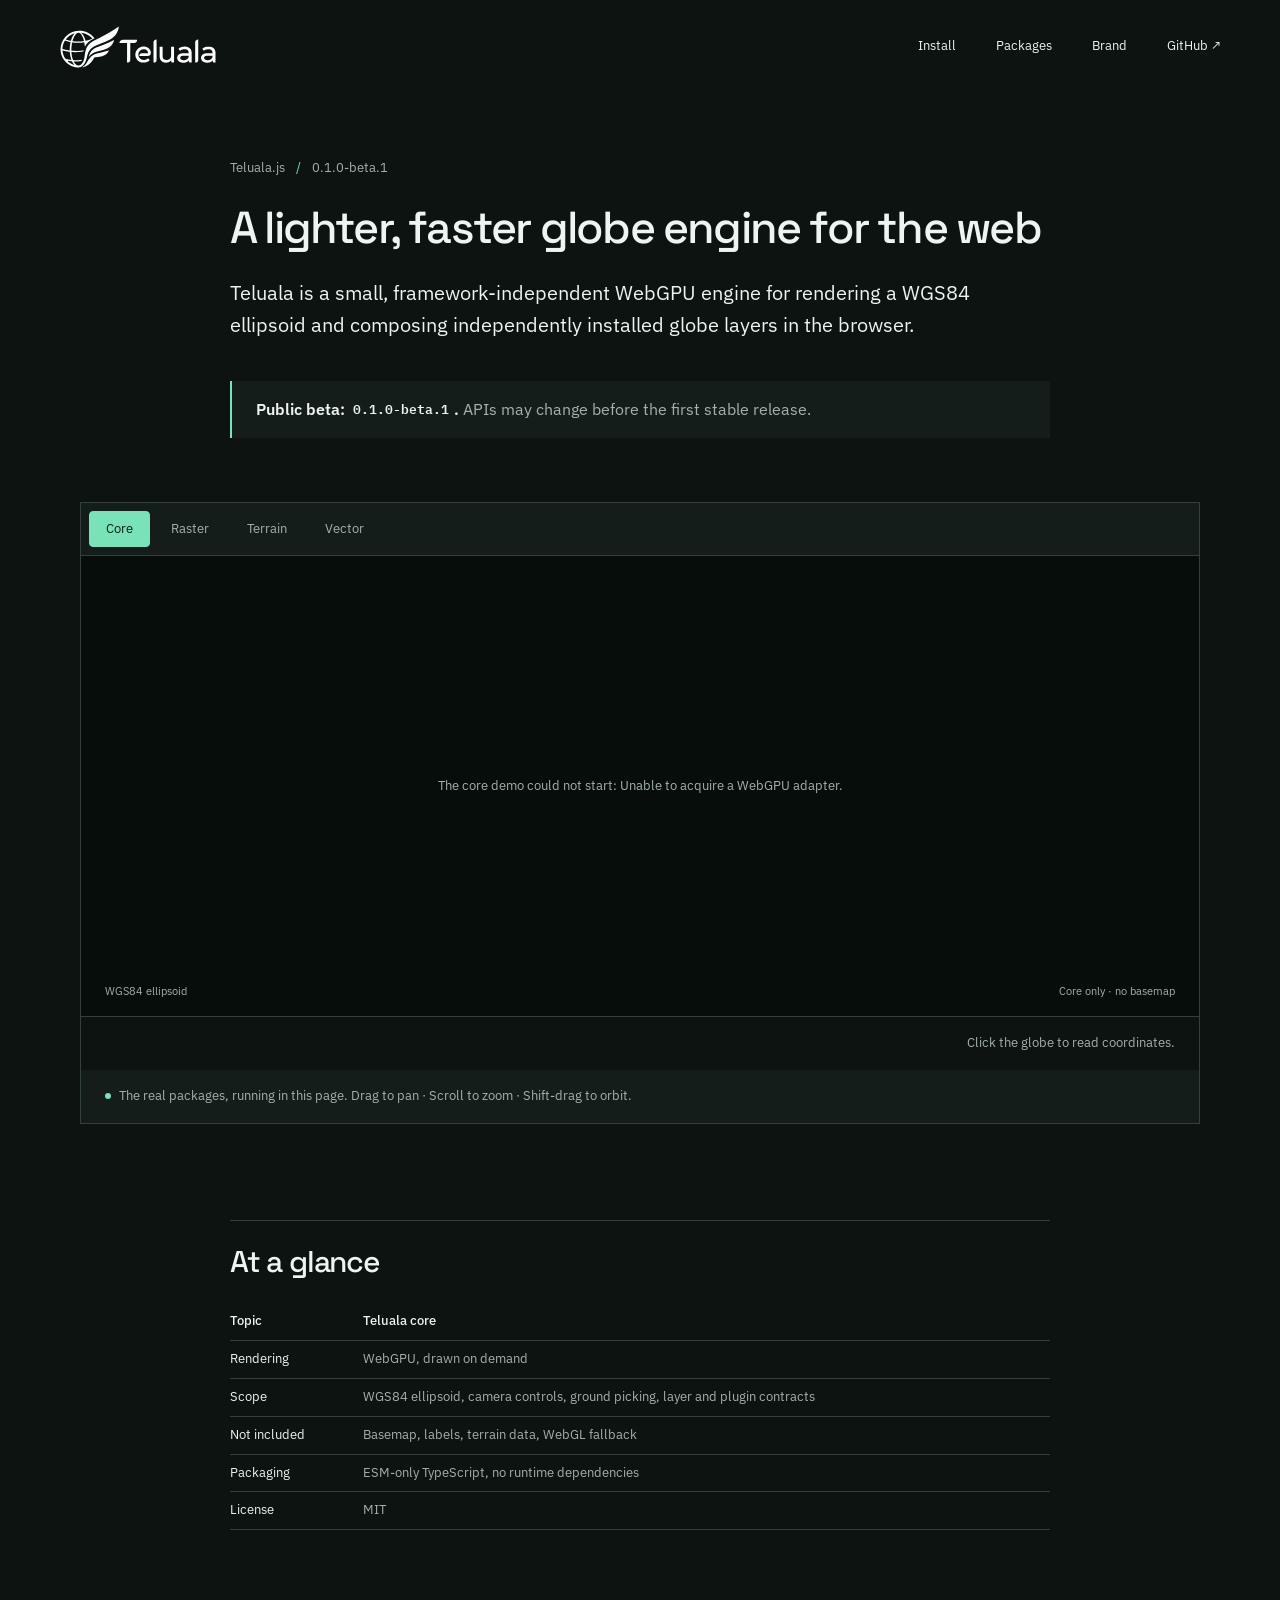
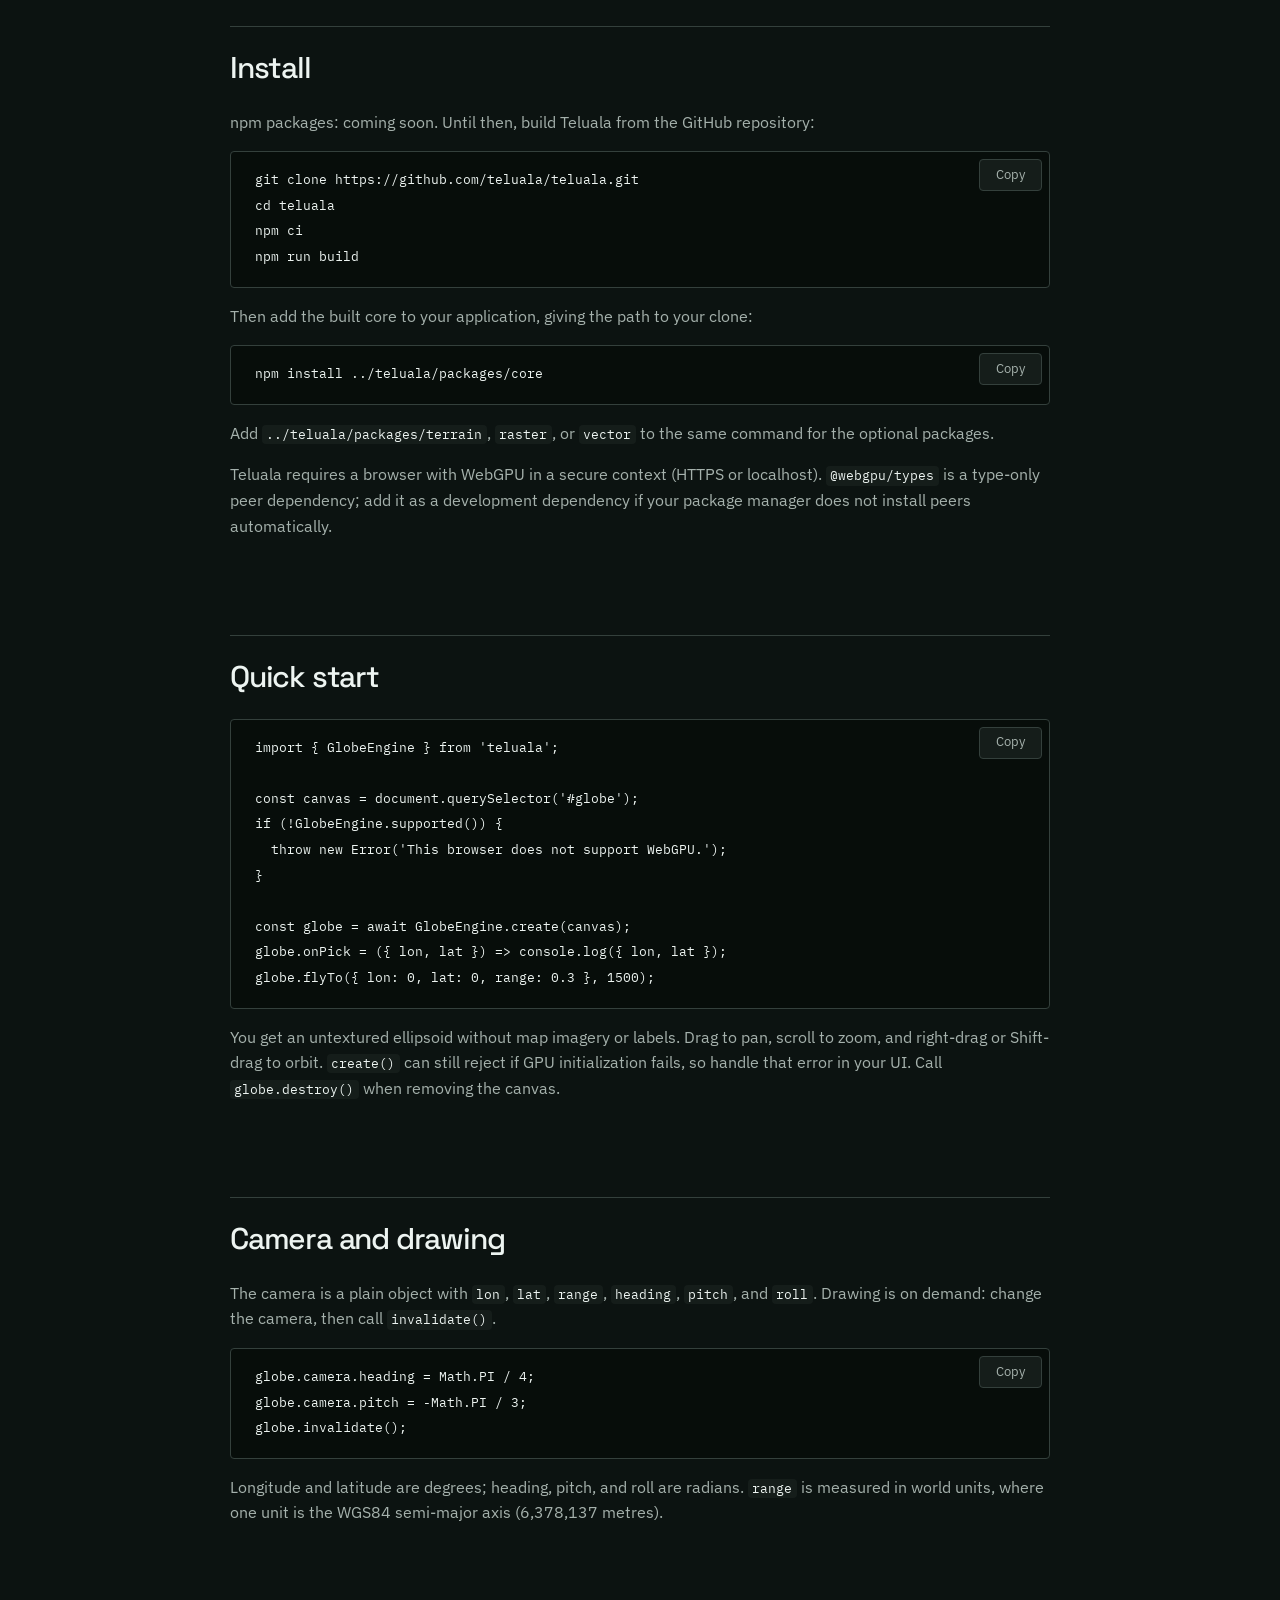
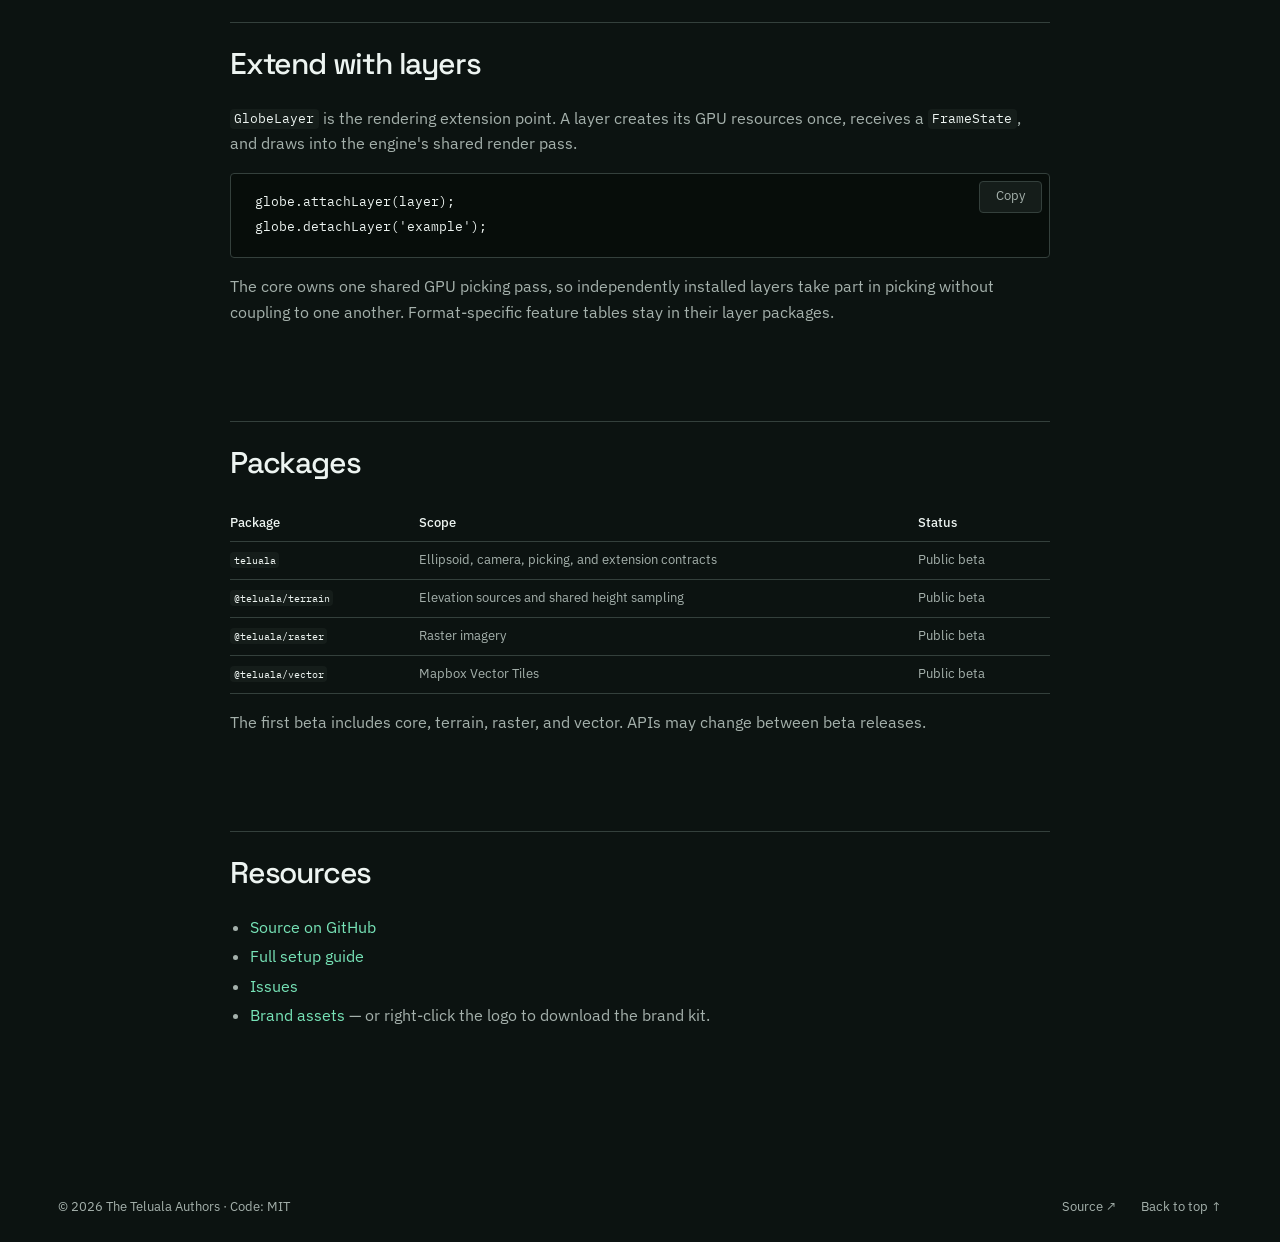
==== index.html @ 965593d8 "Launch Teluala public beta site" ====
<!doctype html>
<!-- Copyright (c) 2026 The Teluala Authors; SPDX-License-Identifier: MIT -->
<html lang="en">
  <head>
    <meta charset="utf-8" />
    <meta name="viewport" content="width=device-width, initial-scale=1" />
    <meta
      name="description"
      content="Teluala is a lightweight, high-performance, open-source globe rendering engine for the web — a focused alternative to CesiumJS with an emphasis on speed, small size, and ease of integration."
    />
    <meta name="theme-color" content="#0c1714" />
    <meta property="og:type" content="website" />
    <meta property="og:site_name" content="Teluala" />
    <meta property="og:title" content="Teluala.js — A lighter, faster globe engine for the web" />
    <meta
      property="og:description"
      content="A lightweight, high-performance, open-source globe rendering engine for the web."
    />
    <meta property="og:url" content="https://teluala.github.io/" />
    <meta
      property="og:image"
      content="https://teluala.github.io/assets/png/social-preview-dark-1200x630.png"
    />
    <meta property="og:image:width" content="1200" />
    <meta property="og:image:height" content="630" />
    <meta property="og:image:alt" content="Teluala.js — a lighter, faster globe engine for the web" />
    <meta name="twitter:card" content="summary_large_image" />
    <meta name="twitter:title" content="Teluala.js — A lighter, faster globe engine for the web" />
    <meta
      name="twitter:description"
      content="A lightweight, high-performance, open-source globe rendering engine for the web."
    />
    <meta
      name="twitter:image"
      content="https://teluala.github.io/assets/png/social-preview-dark-1200x630.png"
    />
    <link rel="canonical" href="https://teluala.github.io/" />
    <link rel="icon" href="assets/web/favicon.svg" type="image/svg+xml" />
    <link rel="icon" href="assets/web/favicon.ico" sizes="any" />
    <link rel="apple-touch-icon" href="assets/web/apple-touch-icon.png" />
    <link rel="manifest" href="assets/web/site.webmanifest" />
    <link rel="stylesheet" href="doc.css" />
    <script type="module" src="logo-menu.js"></script>
    <script type="module" src="copy-code.js"></script>
    <script type="module" src="app.js"></script>
    <title>Teluala.js — A lighter, faster globe engine for the web</title>
  </head>
<body>
<a class="skip" href="#main">Skip to content</a>
<header class="nav">
<a class="brand-logo" href="#top" aria-label="Teluala home. Right-click for brand assets." data-brand-menu data-brand-base=""><img src="assets/svg/logo-horizontal-white.svg" alt="Teluala" width="1526" height="436"></a>
<nav aria-label="Main navigation"><a href="#install">Install</a><a href="#packages">Packages</a><a href="brand/">Brand</a><a href="https://github.com/teluala/teluala">GitHub ↗</a></nav>
</header>
<main id="main">
<article class="doc" id="top">
<p class="release">Teluala.js <span>/</span> 0.1.0-beta.1</p>
<h1 id="a-lighter-faster-globe-engine-for-the-web">A lighter, faster globe engine for the web</h1>
<p>Teluala is a small, framework-independent WebGPU engine for rendering a WGS84 ellipsoid and composing independently installed globe layers in the browser.</p>
<blockquote><p><strong>Public beta: <code>0.1.0-beta.1</code>.</strong> APIs may change before the first stable release.</p></blockquote>
<figure class="frame" aria-labelledby="frame-caption">
<div class="demo-tabs" role="tablist" aria-label="Live demos"><button type="button" role="tab" data-demo="core" aria-selected="true">Core</button><button type="button" role="tab" data-demo="raster" aria-selected="false">Raster</button><button type="button" role="tab" data-demo="terrain" aria-selected="false">Terrain</button><button type="button" role="tab" data-demo="vector" aria-selected="false">Vector</button></div>
<div class="viewport" id="viewport" role="tabpanel"><canvas id="globe" aria-label="Interactive WebGPU globe. Drag to pan and scroll to zoom."></canvas><div class="loading" id="loading" role="status">Initializing WebGPU…</div><div class="canvas-caption"><span id="demo-caption">WGS84 ellipsoid</span> <span id="demo-package">Core only · no basemap</span></div></div>
<div class="controls"><div class="view-controls" id="view-controls" role="group" aria-label="Camera examples"><button type="button" class="selected" data-example="create" aria-pressed="true" disabled>Overview</button><button type="button" data-example="fly" aria-pressed="false" disabled>Fly to 0°, 0°</button><button type="button" data-example="orbit" aria-pressed="false" disabled>Orbit view</button></div><p id="pick-status" role="status">Click the globe to read coordinates.</p></div>
<figcaption id="frame-caption"><span class="dot" aria-hidden="true"></span> <span>The real packages, running in this page. Drag to pan · Scroll to zoom · Shift-drag to orbit.</span> <span class="credit" id="demo-credit"></span></figcaption>
</figure>
<h2 id="at-a-glance">At a glance</h2>
<div class="table"><table>
<thead><tr><th scope="col">Topic</th><th scope="col">Teluala core</th></tr></thead>
<tbody>
<tr><td>Rendering</td><td>WebGPU, drawn on demand</td></tr>
<tr><td>Scope</td><td>WGS84 ellipsoid, camera controls, ground picking, layer and plugin contracts</td></tr>
<tr><td>Not included</td><td>Basemap, labels, terrain data, WebGL fallback</td></tr>
<tr><td>Packaging</td><td>ESM-only TypeScript, no runtime dependencies</td></tr>
<tr><td>License</td><td>MIT</td></tr>
</tbody>
</table></div>
<h2 id="install">Install</h2>
<p>npm packages: coming soon. Until then, build Teluala from the GitHub repository:</p>
<div class="code"><button type="button" class="copy" hidden>Copy</button><pre><code class="language-sh">git clone https://github.com/teluala/teluala.git
cd teluala
npm ci
npm run build</code></pre></div>
<p>Then add the built core to your application, giving the path to your clone:</p>
<div class="code"><button type="button" class="copy" hidden>Copy</button><pre><code class="language-sh">npm install ../teluala/packages/core</code></pre></div>
<p>Add <code>../teluala/packages/terrain</code>, <code>raster</code>, or <code>vector</code> to the same command for the optional packages.</p>
<p>Teluala requires a browser with WebGPU in a secure context (HTTPS or localhost). <code>@webgpu/types</code> is a type-only peer dependency; add it as a development dependency if your package manager does not install peers automatically.</p>
<h2 id="quick-start">Quick start</h2>
<div class="code"><button type="button" class="copy" hidden>Copy</button><pre><code class="language-js">import { GlobeEngine } from 'teluala';

const canvas = document.querySelector('#globe');
if (!GlobeEngine.supported()) {
  throw new Error('This browser does not support WebGPU.');
}

const globe = await GlobeEngine.create(canvas);
globe.onPick = ({ lon, lat }) =&gt; console.log({ lon, lat });
globe.flyTo({ lon: 0, lat: 0, range: 0.3 }, 1500);</code></pre></div>
<p>You get an untextured ellipsoid without map imagery or labels. Drag to pan, scroll to zoom, and right-drag or Shift-drag to orbit. <code>create()</code> can still reject if GPU initialization fails, so handle that error in your UI. Call <code>globe.destroy()</code> when removing the canvas.</p>
<h2 id="camera-and-drawing">Camera and drawing</h2>
<p>The camera is a plain object with <code>lon</code>, <code>lat</code>, <code>range</code>, <code>heading</code>, <code>pitch</code>, and <code>roll</code>. Drawing is on demand: change the camera, then call <code>invalidate()</code>.</p>
<div class="code"><button type="button" class="copy" hidden>Copy</button><pre><code class="language-js">globe.camera.heading = Math.PI / 4;
globe.camera.pitch = -Math.PI / 3;
globe.invalidate();</code></pre></div>
<p>Longitude and latitude are degrees; heading, pitch, and roll are radians. <code>range</code> is measured in world units, where one unit is the WGS84 semi-major axis (6,378,137 metres).</p>
<h2 id="extend-with-layers">Extend with layers</h2>
<p><code>GlobeLayer</code> is the rendering extension point. A layer creates its GPU resources once, receives a <code>FrameState</code>, and draws into the engine's shared render pass.</p>
<div class="code"><button type="button" class="copy" hidden>Copy</button><pre><code class="language-js">globe.attachLayer(layer);
globe.detachLayer('example');</code></pre></div>
<p>The core owns one shared GPU picking pass, so independently installed layers take part in picking without coupling to one another. Format-specific feature tables stay in their layer packages.</p>
<h2 id="packages">Packages</h2>
<div class="table"><table>
<thead><tr><th scope="col">Package</th><th scope="col">Scope</th><th scope="col">Status</th></tr></thead>
<tbody>
<tr><td><code>teluala</code></td><td>Ellipsoid, camera, picking, and extension contracts</td><td>Public beta</td></tr>
<tr><td><code>@teluala/terrain</code></td><td>Elevation sources and shared height sampling</td><td>Public beta</td></tr>
<tr><td><code>@teluala/raster</code></td><td>Raster imagery</td><td>Public beta</td></tr>
<tr><td><code>@teluala/vector</code></td><td>Mapbox Vector Tiles</td><td>Public beta</td></tr>
</tbody>
</table></div>
<p>The first beta includes core, terrain, raster, and vector. APIs may change between beta releases.</p>
<h2 id="resources">Resources</h2>
<ul>
<li><a href="https://github.com/teluala/teluala">Source on GitHub</a></li>
<li><a href="https://github.com/teluala/teluala/tree/main/packages/core#quick-start">Full setup guide</a></li>
<li><a href="https://github.com/teluala/teluala/issues">Issues</a></li>
<li><a href="brand/">Brand assets</a> — or right-click the logo to download the brand kit.</li>
</ul>
</article>
<p class="sr-only" id="copy-status" role="status" aria-live="polite"></p>
</main>
<footer><p>© 2026 The Teluala Authors · <a href="LICENSE">Code: MIT</a></p><nav aria-label="Footer navigation"><a href="https://github.com/teluala/teluala">Source ↗</a><a href="#top">Back to top ↑</a></nav></footer>
<noscript><p class="no-script">The interactive demo requires JavaScript. The rest of this page does not.</p></noscript>
</body>
</html>
---- doc.css ----
/*!
 * Copyright (c) 2026 The Teluala Authors
 * SPDX-License-Identifier: MIT
 */
/* Shared base rules, the header, the demo, and the footer come from styles.css. */
@import url('styles.css');

.doc { width:min(820px,100%); margin-inline:auto; padding-block:var(--space-2xl) var(--space-4xl); }
.doc h1 { font-size:var(--text-heading); letter-spacing:-.04em; line-height:1.12; }
.doc h1 + p { margin-top:var(--space-lg); font-size:var(--text-lg); color:var(--color-ink); }
.doc h2 { font-size:clamp(1.5rem,2.4vw,1.875rem); margin-top:var(--space-3xl); padding-top:var(--space-lg); border-top:1px solid var(--color-rule); }
.doc h2 + * { margin-top:var(--space-lg); }
.doc p,.doc ul { color:var(--color-muted); max-width:none; }
.doc p + p,.doc p + pre,.doc pre + p,.doc .table + p,.doc p + ul { margin-top:var(--space-md); }
.doc strong { color:var(--color-ink); font-weight:600; }
.doc p code,.doc li code,.doc td code { color:var(--color-ink); background:var(--color-panel); padding:.1em .35em; border-radius:var(--radius-control); }
.doc a:not(.text-link) { color:var(--color-accent); white-space:normal; }
.doc blockquote { margin:var(--space-xl) 0 0; padding:var(--space-md) var(--space-lg); border-left:2px solid var(--color-accent); background:var(--color-panel); }
.doc pre { background:var(--color-deep); border:1px solid var(--color-rule); border-radius:var(--radius-control); padding:var(--space-md) var(--space-lg); overflow-x:auto; white-space:pre; overflow-wrap:normal; }
.doc pre code { font-size:.8125rem; line-height:1.7; overflow-wrap:normal; }
.doc ul { padding-left:1.25rem; }
.doc li + li { margin-top:var(--space-xs); }
.doc .table { overflow-x:auto; }
.doc table { width:100%; border-collapse:collapse; font-size:var(--text-sm); }
.doc th,.doc td { text-align:left; vertical-align:top; padding:var(--space-sm) var(--space-md) var(--space-sm) 0; border-bottom:1px solid var(--color-rule); }
.doc th { color:var(--color-ink); font-weight:500; }
.doc td { color:var(--color-muted); }
.doc td:first-child { color:var(--color-ink); white-space:nowrap; }

/* The live frame breaks out of the text column. */
.frame { margin:var(--space-2xl) calc(50% - min(50vw - var(--page-gutter), 560px)) 0; border:1px solid var(--color-rule); }
.frame .viewport { min-height:clamp(300px,45vw,460px); }
.frame figcaption { display:flex; align-items:center; gap:var(--space-sm); padding:var(--space-md) var(--space-lg); background:var(--color-panel); font-size:var(--text-sm); color:var(--color-muted); }

@media (max-width: 640px) {
 .nav nav a:not([href^="https"]) { display:none; }
 .frame { margin-inline:calc(-1 * var(--page-gutter)); border-inline:0; }
}

/* Copy buttons on code blocks (shown by copy-code.js). */
.doc .code { position:relative; }
.doc .code + p,.doc p + .code { margin-top:var(--space-md); }
.doc .copy { position:absolute; top:var(--space-sm); right:var(--space-sm); padding:var(--space-xs) var(--space-md); min-height:32px; font-size:var(--text-sm); border:1px solid var(--color-rule); background:var(--color-panel); color:var(--color-muted); }
.doc .copy:hover { color:var(--color-ink); border-color:var(--color-accent); }
.doc .code pre { padding-right:6rem; }
.sr-only { position:absolute; width:1px; height:1px; overflow:hidden; clip-path:inset(50%); white-space:nowrap; }

/* Demo tabs above the live frame, and the data credit below it. */
.demo-tabs { display:flex; gap:var(--space-xs); padding:var(--space-sm); border-bottom:1px solid var(--color-rule); background:var(--color-panel); overflow-x:auto; }
.demo-tabs button { padding:var(--space-xs) var(--space-md); min-height:36px; border:1px solid transparent; background:none; color:var(--color-muted); font-size:var(--text-sm); white-space:nowrap; }
.demo-tabs button:hover { color:var(--color-ink); border-color:var(--color-rule); }
.demo-tabs button[aria-selected="true"] { color:var(--color-accent-ink); background:var(--color-accent); border-color:var(--color-accent); }
.frame figcaption { flex-wrap:wrap; }
.frame .credit { flex-basis:100%; font-size:.75rem; }
.frame .credit:empty { display:none; }
.frame .credit a { color:var(--color-muted); text-decoration:underline; text-underline-offset:3px; white-space:normal; }
.view-controls[hidden] { display:none; }
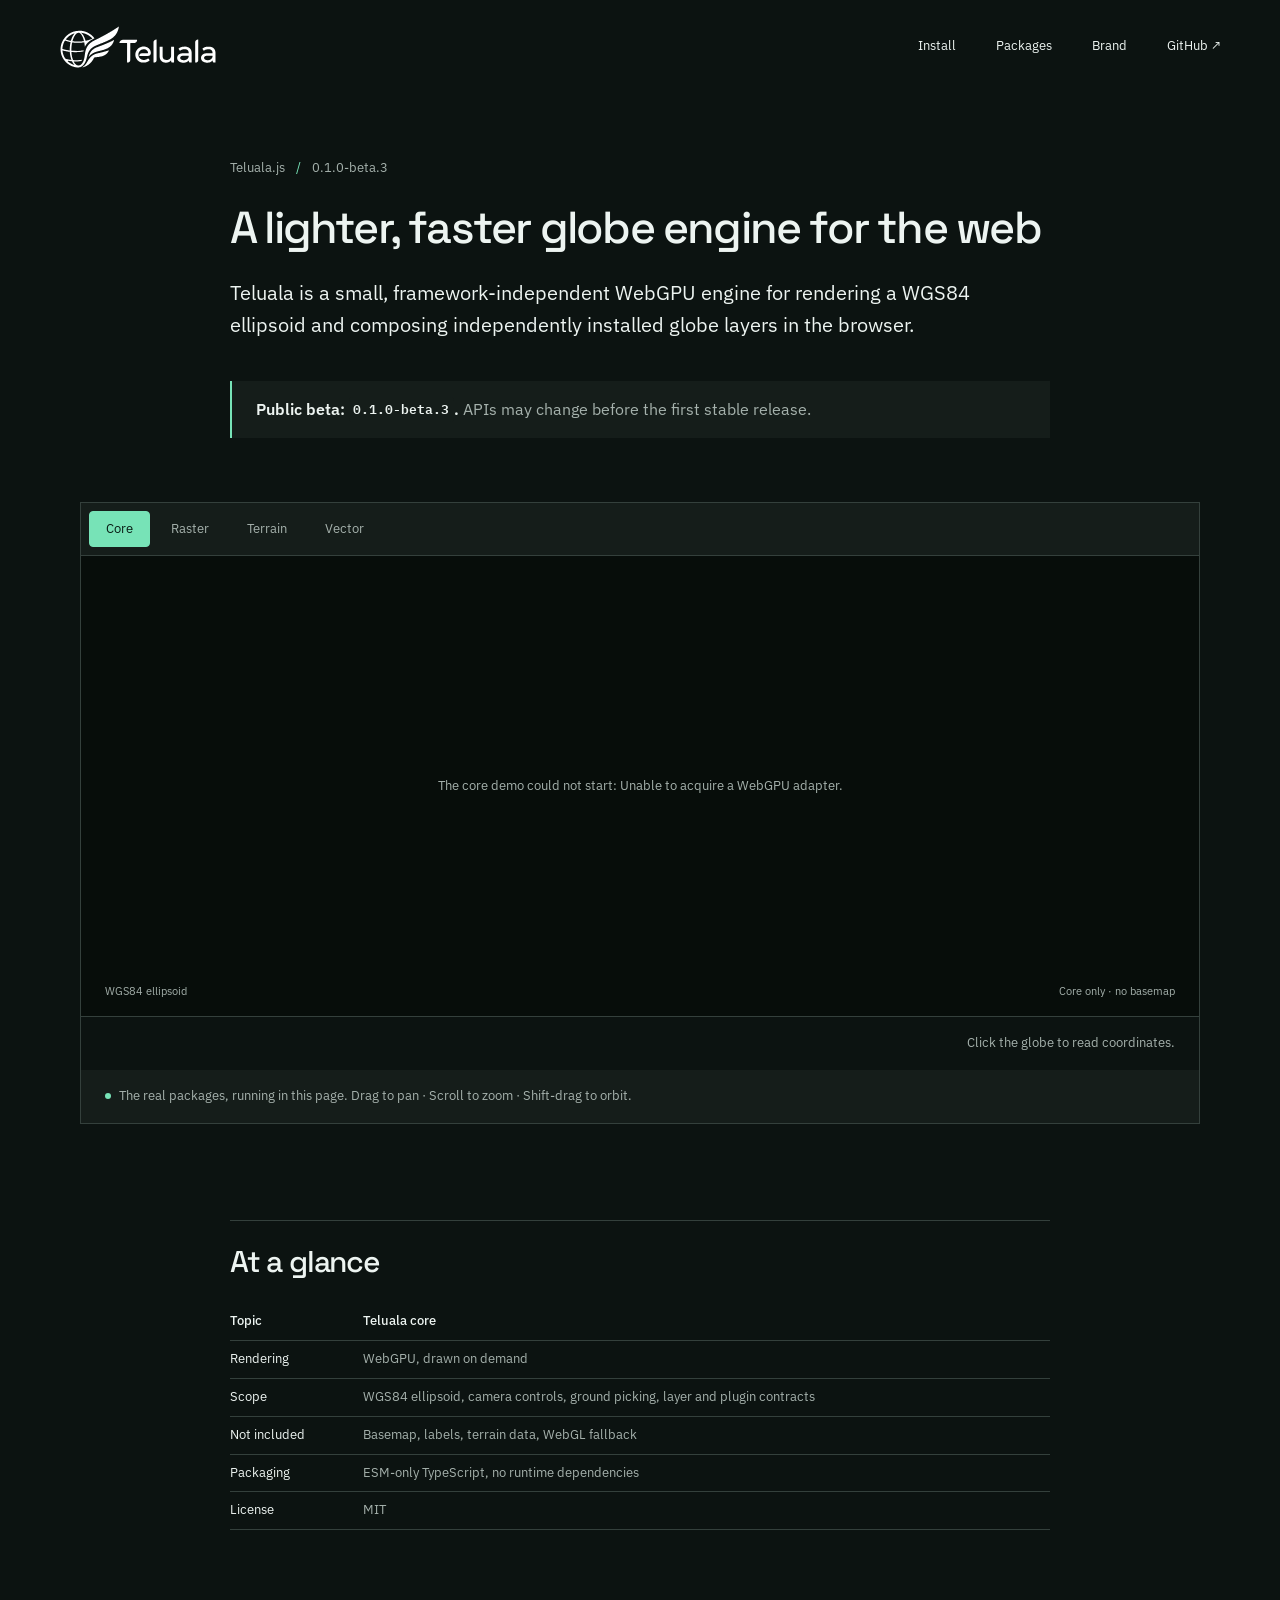
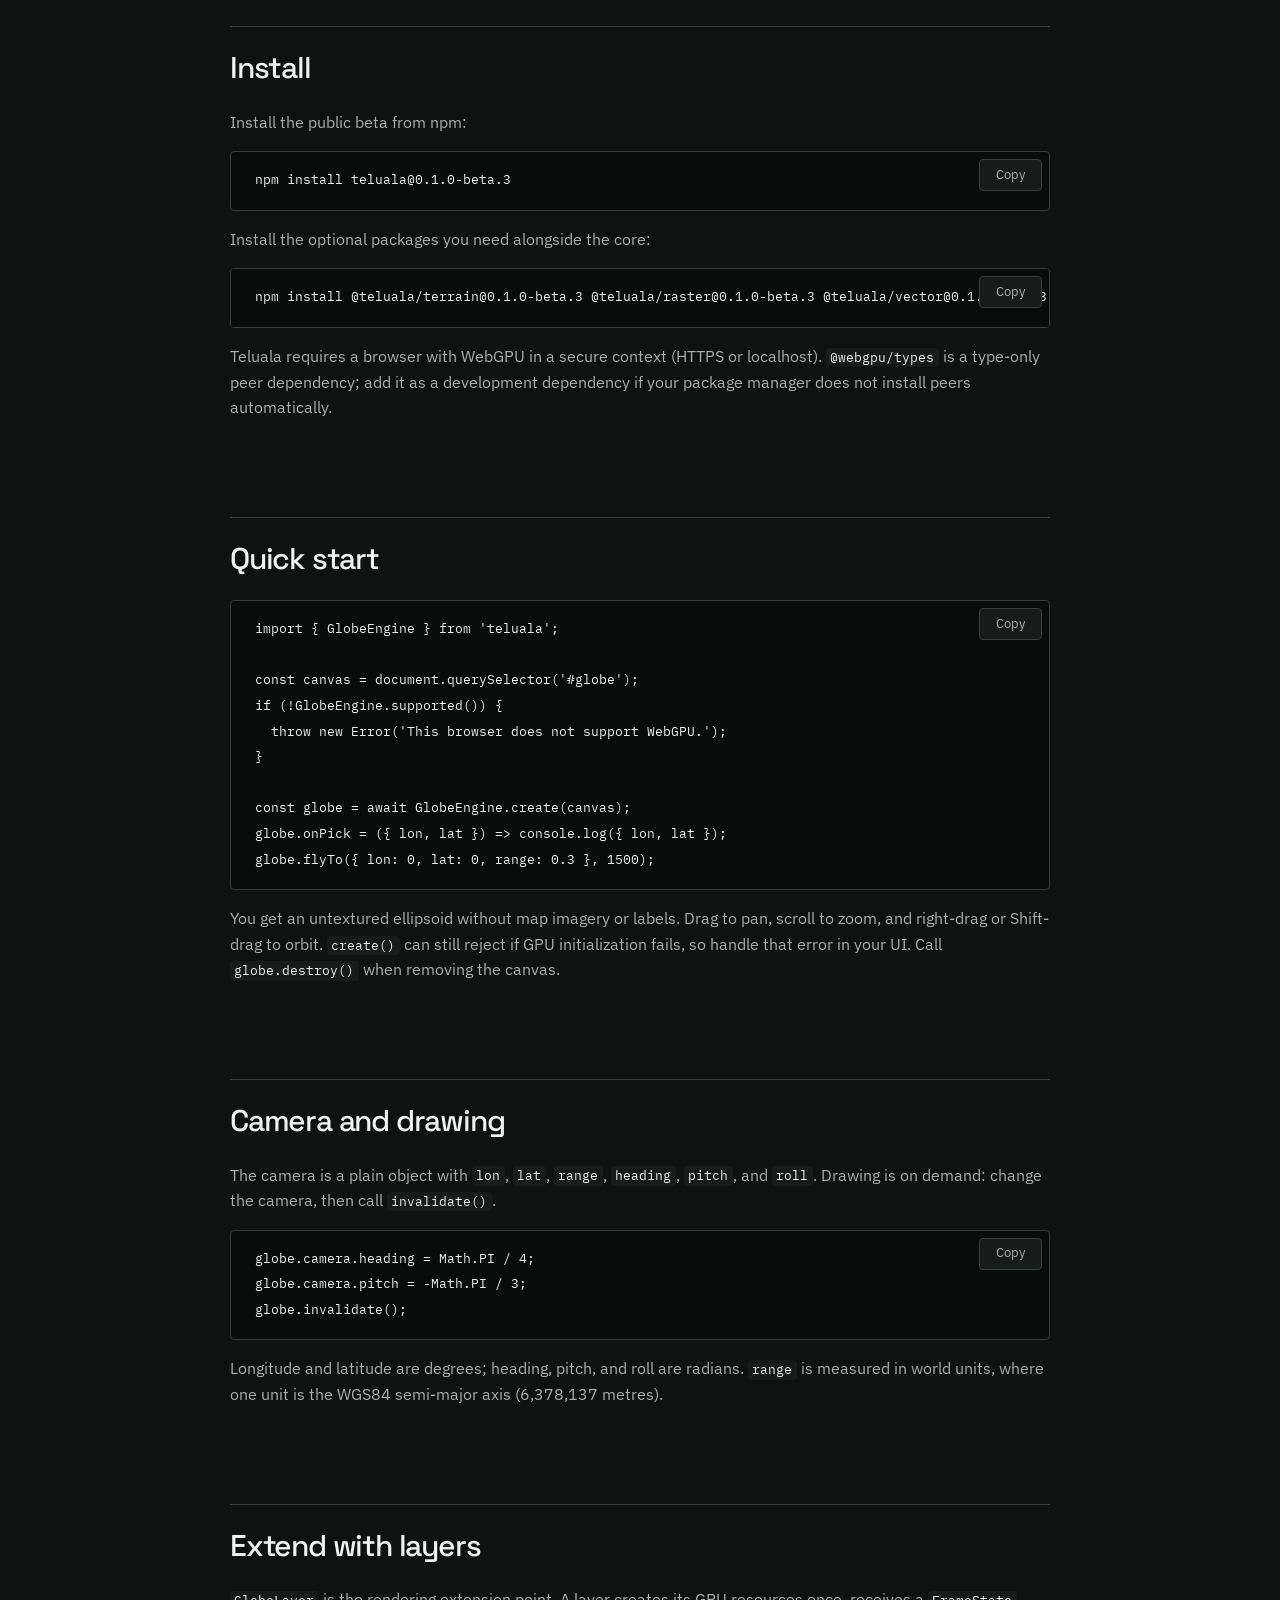
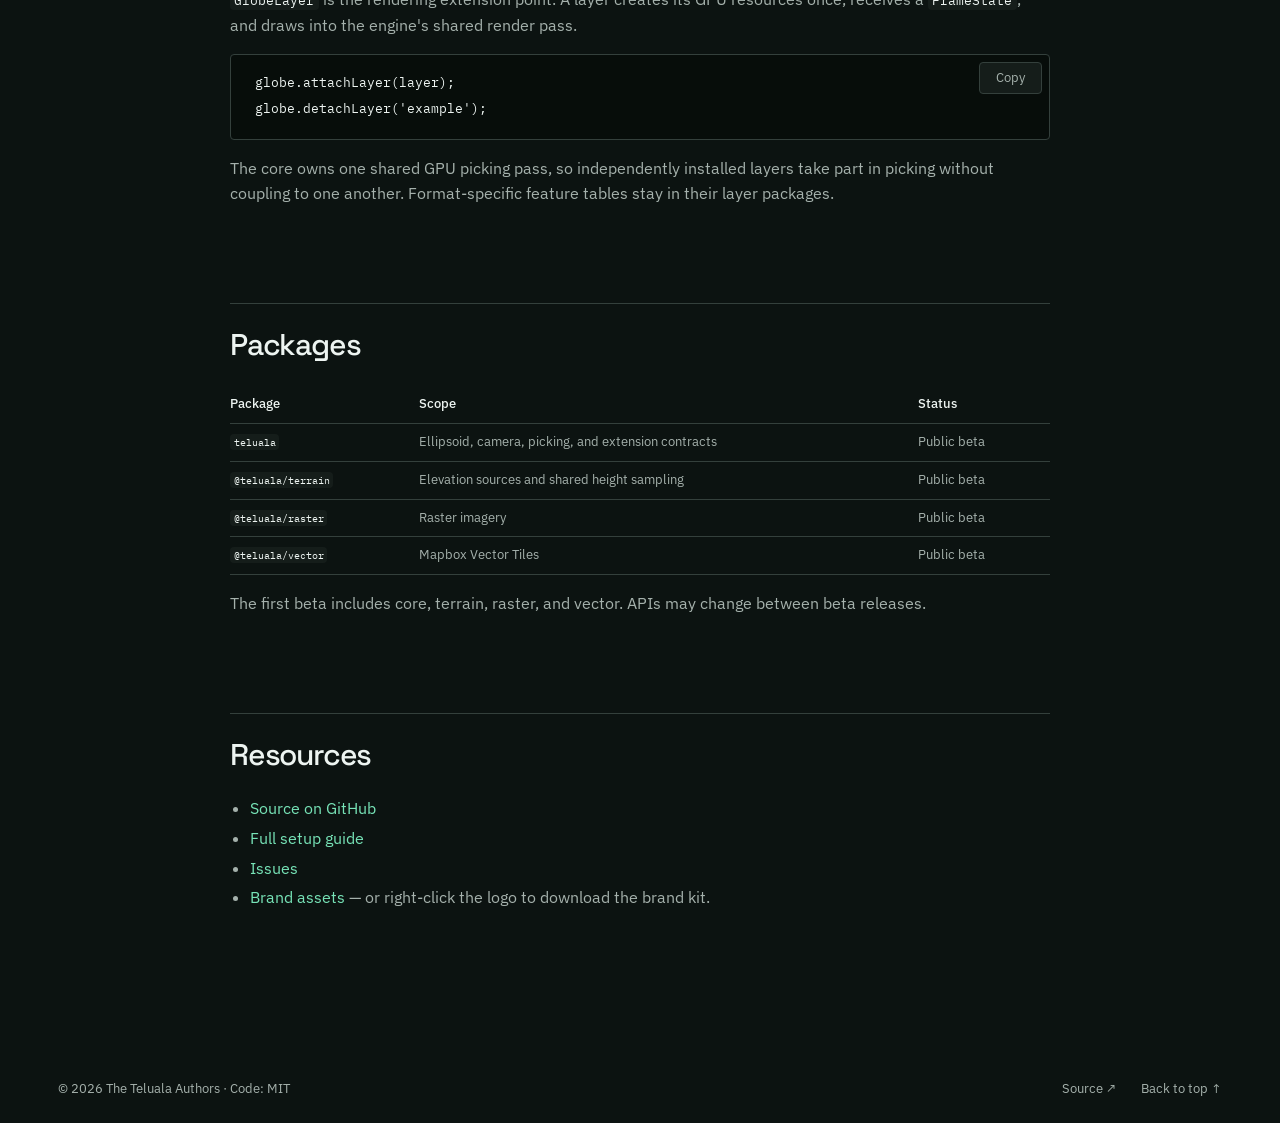
==== commit 79fbb1e0: "Document the npm beta.3 release" ====
--- a/index.html
+++ b/index.html
@@ -53,10 +53,10 @@
 </header>
 <main id="main">
 <article class="doc" id="top">
-<p class="release">Teluala.js <span>/</span> 0.1.0-beta.1</p>
+<p class="release">Teluala.js <span>/</span> 0.1.0-beta.3</p>
 <h1 id="a-lighter-faster-globe-engine-for-the-web">A lighter, faster globe engine for the web</h1>
 <p>Teluala is a small, framework-independent WebGPU engine for rendering a WGS84 ellipsoid and composing independently installed globe layers in the browser.</p>
-<blockquote><p><strong>Public beta: <code>0.1.0-beta.1</code>.</strong> APIs may change before the first stable release.</p></blockquote>
+<blockquote><p><strong>Public beta: <code>0.1.0-beta.3</code>.</strong> APIs may change before the first stable release.</p></blockquote>
 <figure class="frame" aria-labelledby="frame-caption">
 <div class="demo-tabs" role="tablist" aria-label="Live demos"><button type="button" role="tab" data-demo="core" aria-selected="true">Core</button><button type="button" role="tab" data-demo="raster" aria-selected="false">Raster</button><button type="button" role="tab" data-demo="terrain" aria-selected="false">Terrain</button><button type="button" role="tab" data-demo="vector" aria-selected="false">Vector</button></div>
 <div class="viewport" id="viewport" role="tabpanel"><canvas id="globe" aria-label="Interactive WebGPU globe. Drag to pan and scroll to zoom."></canvas><div class="loading" id="loading" role="status">Initializing WebGPU…</div><div class="canvas-caption"><span id="demo-caption">WGS84 ellipsoid</span> <span id="demo-package">Core only · no basemap</span></div></div>
@@ -75,14 +75,10 @@
 </tbody>
 </table></div>
 <h2 id="install">Install</h2>
-<p>npm packages: coming soon. Until then, build Teluala from the GitHub repository:</p>
-<div class="code"><button type="button" class="copy" hidden>Copy</button><pre><code class="language-sh">git clone https://github.com/teluala/teluala.git
-cd teluala
-npm ci
-npm run build</code></pre></div>
-<p>Then add the built core to your application, giving the path to your clone:</p>
-<div class="code"><button type="button" class="copy" hidden>Copy</button><pre><code class="language-sh">npm install ../teluala/packages/core</code></pre></div>
-<p>Add <code>../teluala/packages/terrain</code>, <code>raster</code>, or <code>vector</code> to the same command for the optional packages.</p>
+<p>Install the public beta from npm:</p>
+<div class="code"><button type="button" class="copy" hidden>Copy</button><pre><code class="language-sh">npm install teluala@0.1.0-beta.3</code></pre></div>
+<p>Install the optional packages you need alongside the core:</p>
+<div class="code"><button type="button" class="copy" hidden>Copy</button><pre><code class="language-sh">npm install @teluala/terrain@0.1.0-beta.3 @teluala/raster@0.1.0-beta.3 @teluala/vector@0.1.0-beta.3</code></pre></div>
 <p>Teluala requires a browser with WebGPU in a secure context (HTTPS or localhost). <code>@webgpu/types</code> is a type-only peer dependency; add it as a development dependency if your package manager does not install peers automatically.</p>
 <h2 id="quick-start">Quick start</h2>
 <div class="code"><button type="button" class="copy" hidden>Copy</button><pre><code class="language-js">import { GlobeEngine } from 'teluala';
